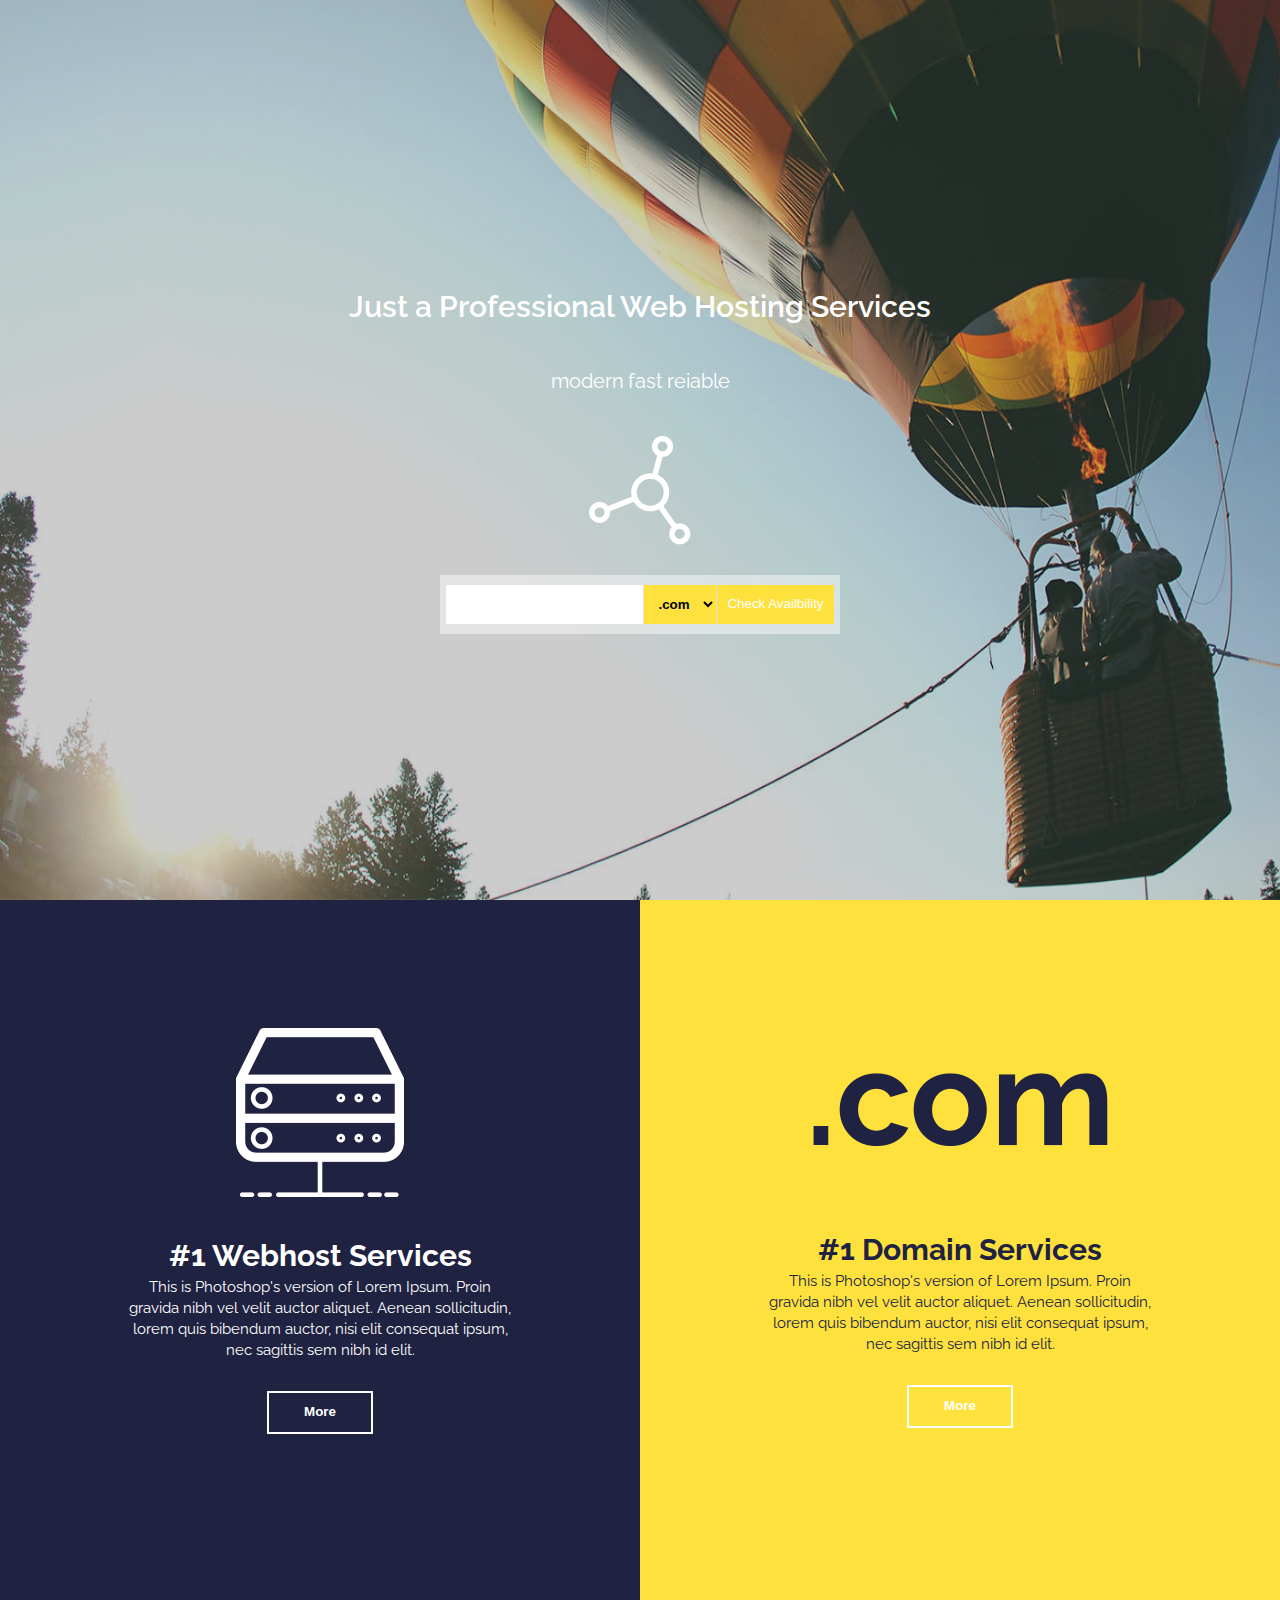
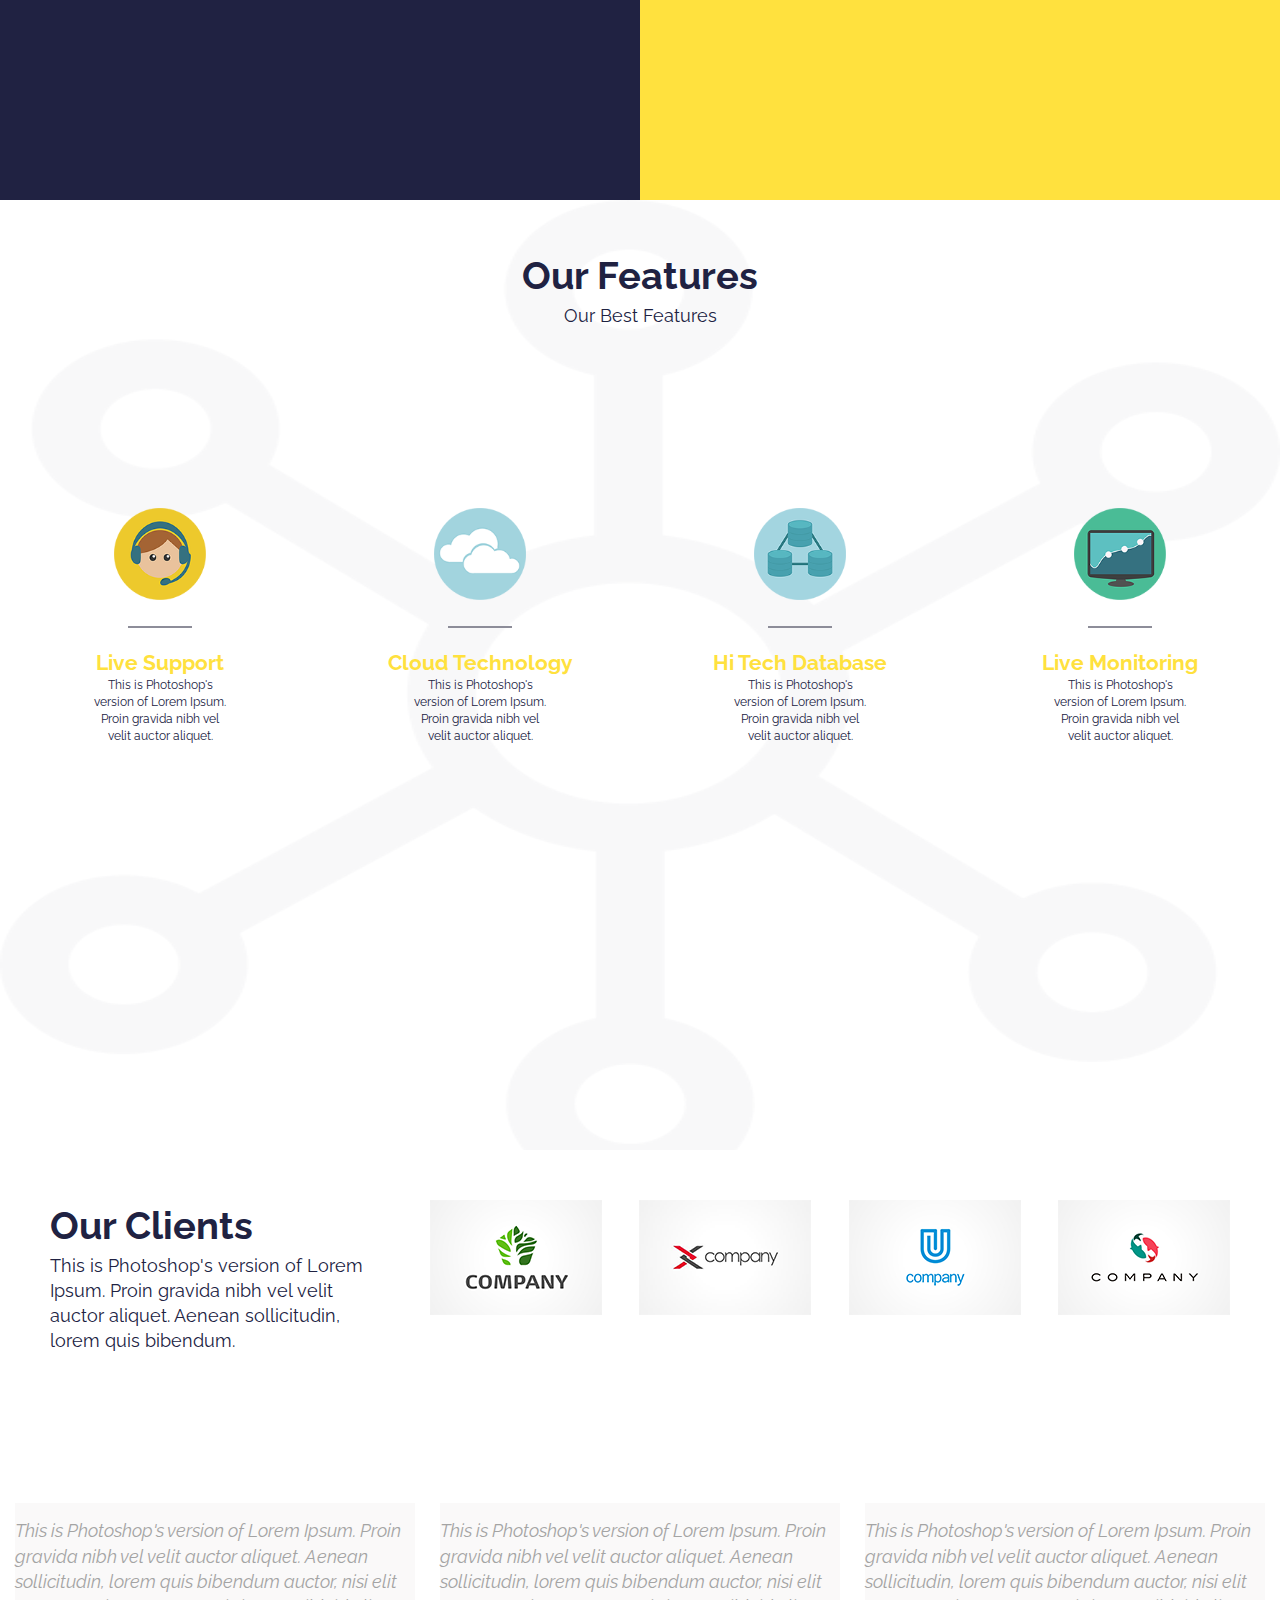
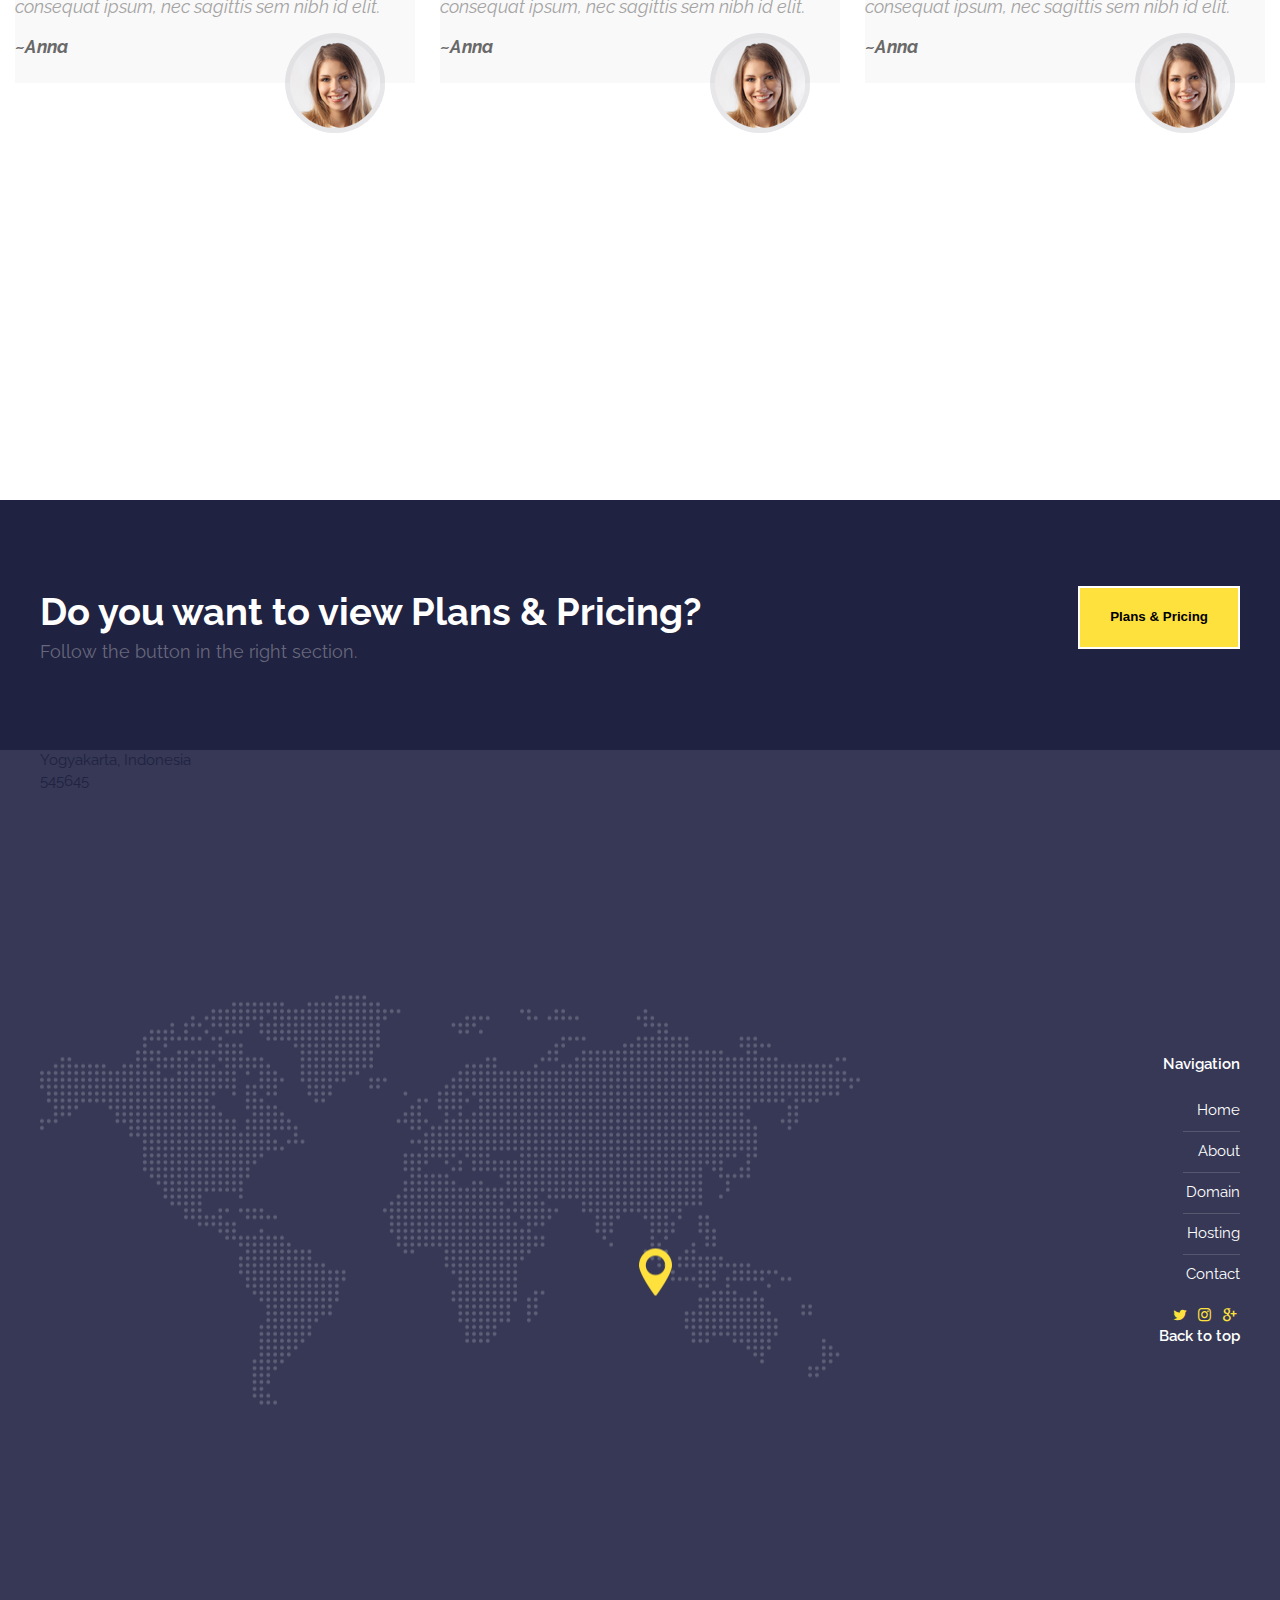
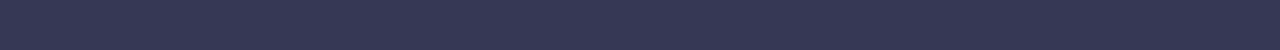
==== index.html @ 7d8a8d62 "Add files via upload" ====
<!DOCTYPE html>
<html lang="en">
<head>
	<meta charset="UTF-8">
	<title>web daily chalaange</title>

	<link rel="stylesheet" href="styles/main.css">
	<link rel="stylesheet" href="styles/responsive.css">
	<link rel="stylesheet" href="fontello/css/fontello.css">
	<link href="https://fonts.googleapis.com/css?family=Raleway:400,600,700,800,900" rel="stylesheet">
	<meta name="viewport" content="width=device-width,initial-scale=1.0">

	
</head>
<body>
	<header class="header">
		<nav class="navigation">
			<div class="nav-row">
				<div>
					<img src="img/logo.png" alt="">
				</div>
				
				<ul>
					<li><a href="">HOME</a></li>
					<li><a href="">ABOUT</a></li>
					<li><a href="">PRICING</a></li>
					<li><a href="">DOMAIN</a></li>
					<li><a href="">HOSTING</a></li>
				</ul>
				<div class="contact">
					<p>Do you need help? Just email or call us</p>
					<input type="button" value="LIVE CHAT">
					<div></div>
					<p>666-666</p>
				</div>
			</div>
		</nav>
		<div class="page-register">
			<div>
				<h1 class="h1">Just a Professional Web Hosting Services</h1>
				<div>
					<p>modern</p>
					<p>fast</p>
					<p>reiable</p>
				</div>
				<img src="img/domain-shape.png" alt="">
				<form action="" class="check-form">
					<div>
						<input type="text">
						<select name="" id="">
							<option value="">.com</option>
							<option value="">.pl</option>
							<option value="">.net</option>
							<option value="">.org</option>
							<option value="">.dot</option>
						</select>
						<input type="button" value="Check Availbility" class="check-bttn">
					</div>
				</form>
			</div>
		</div>
	</header>
	<section class="services">
		<div class="webhost-services">
			<img src="img/server.png" alt="">
			<h3>#1 Webhost Services</h3>
			<p>
				This is Photoshop's version  of Lorem Ipsum. Proin gravida nibh vel velit auctor aliquet. Aenean sollicitudin, lorem quis bibendum auctor, nisi elit consequat ipsum, nec sagittis sem nibh id elit. 
			</p>
			<p class="services-hidden-p">
				This is Photoshop's version  of Lorem Ipsum. Proin gravida nibh vel velit auctor aliquet. Aenean sollicitudin, lorem quis bibendum auctor, nisi elit consequat ipsum, nec sagittis sem nibh id elit. 

				Duis sed odio sit amet nibh vulputate cursus a sit amet mauris. Morbi accumsan ipsum velit. Nam nec tellus a odio tincidunt auctor a ornare odio. Sed non  mauris vitae erat consequat auctor eu in elit. Class aptent taciti sociosqu ad litora torquent per conubia nostra, per inceptos himenaeos. Mauris in erat justo. Nullam ac urna eu felis dapibus condimentum sit amet a augue. Sed non neque elit. Sed ut imperdiet nisi. Proin condimentum fermentum nunc. Etiam pharetra, erat sed fermentum feugiat, velit mauris egestas quam, ut aliquam massa nisl quis neque. Suspendisse in orci enim.
			</p>
			<input type="button" value="More" class="more-bttn">
		</div>
		<div class="domain-services">
			<img src="img/com.png" alt="">
			<h3>#1 Domain Services</h3>
			<p>
				This is Photoshop's version  of Lorem Ipsum. Proin gravida nibh vel velit auctor aliquet. Aenean sollicitudin, lorem quis bibendum auctor, nisi elit consequat ipsum, nec sagittis sem nibh id elit. 
			</p>
			<p class="services-hidden-p">
				This is Photoshop's version  of Lorem Ipsum. Proin gravida nibh vel velit auctor aliquet. Aenean sollicitudin, lorem quis bibendum auctor, nisi elit consequat ipsum, nec sagittis sem nibh id elit. 

				Duis sed odio sit amet nibh vulputate cursus a sit amet mauris. Morbi accumsan ipsum velit. Nam nec tellus a odio tincidunt auctor a ornare odio. Sed non  mauris vitae erat consequat auctor eu in elit. Class aptent taciti sociosqu ad litora torquent per conubia nostra, per inceptos himenaeos. Mauris in erat justo. Nullam ac urna eu felis dapibus condimentum sit amet a augue. Sed non neque elit. Sed ut imperdiet nisi. Proin condimentum fermentum nunc. Etiam pharetra, erat sed fermentum feugiat, velit mauris egestas quam, ut aliquam massa nisl quis neque. Suspendisse in orci enim.
			</p>
			<input type="button" value="More" class="more-bttn">
		</div>
	</section>
	<section class="features">
		<h2>Our Features</h2>
		<p>Our Best Features</p>
		<div class="features-row">
			<div class="single-feature">
				<img src="img/feature1.png" alt="">
				<h4 class="h4">Live Support</h4>
				<p>This is Photoshop's version  of Lorem Ipsum. Proin gravida nibh vel velit auctor aliquet.</p>
			</div>
			<div class="single-feature">
				<img src="img/feature2.png" alt="">
				<h4 class="h4">Cloud Technology</h4>
				<p>This is Photoshop's version  of Lorem Ipsum. Proin gravida nibh vel velit auctor aliquet.</p>
			</div>
			<div class="single-feature">
				<img src="img/feature3.png" alt="">
				<h4 class="h4">Hi Tech Database</h4>
				<p>This is Photoshop's version  of Lorem Ipsum. Proin gravida nibh vel velit auctor aliquet.</p>
			</div>
			<div class="single-feature">
				<img src="img/feature4.png" alt="">
				<h4 class="h4">Live Monitoring</h4>
				<p>This is Photoshop's version  of Lorem Ipsum. Proin gravida nibh vel velit auctor aliquet.</p>
			</div>
		</div>
	</section>
	<section class="clients">
		<div class="clients-column">
			<div class="clients-description">
				<h2>Our Clients</h2>
				<p>This is Photoshop's version  of Lorem Ipsum. Proin gravida nibh vel velit auctor aliquet. Aenean sollicitudin, lorem quis bibendum.</p>
			</div>
			<div class="clients-logos">
				<img src="img/company1.png" alt="" class="clients-logos-img">
				<img src="img/company2.png" alt="" class="clients-logos-img">
				<img src="img/company3.png" alt="" class="clients-logos-img">
				<img src="img/company4.png" alt="" class="clients-logos-img">
			</div>
		</div>
		
		<div style="clear: both;"></div>

		<div class="testimonials-row">
			<div class="testimonial">
				<img src="img/anna.png" alt="" class="anna-image">
				<p>
					This is Photoshop's version  of Lorem Ipsum. Proin gravida nibh vel velit auctor aliquet. Aenean sollicitudin, lorem quis bibendum auctor, nisi elit consequat ipsum, nec sagittis sem nibh id elit. 
				</p>
				<p>~Anna</p>
			</div>
			<div class="testimonial">
				<img src="img/anna.png" alt="" class="anna-image">
				<p>
					This is Photoshop's version  of Lorem Ipsum. Proin gravida nibh vel velit auctor aliquet. Aenean sollicitudin, lorem quis bibendum auctor, nisi elit consequat ipsum, nec sagittis sem nibh id elit. 
				</p>
				<p>~Anna</p>
			</div>
			<div class="testimonial">
				<img src="img/anna.png" alt="" class="anna-image">
				<p>
					This is Photoshop's version  of Lorem Ipsum. Proin gravida nibh vel velit auctor aliquet. Aenean sollicitudin, lorem quis bibendum auctor, nisi elit consequat ipsum, nec sagittis sem nibh id elit. 
				</p>
				<p>~Anna</p>
			</div>
		</div>
	</section>
	<section class="plans">
		<div class="width-wrapper">
			<div class="plans-wrapper">
				<h2>Do you want to view Plans & Pricing?</h2>
				<p>Follow the button in the right section.</p>
			</div>
			<input type="button" value="Plans & Pricing" class="plans-bttn">
		</div>
	</section>

	<div style="clear: both;"></div>

	<section class="bottom-nav">
		<div class="width-wrapper">
			<div class="map-wrapper">
				<img src="img/map.png" alt="" class="map">
				<div class="pointer-wrapper">
					<img src="img/pointer.png" alt="" class="pointer">
					<!-- ZAJĄĆ SIĘ POZYCJONIOWANIEM POINTERA I CAŁEJ MAPY -->
					<p class="adress">Yogyakarta, Indonesia</p>
					<p class="adress">545645</p>
				</div>
			</div>
			<nav class="bottom-menu">
				<p>Navigation</p>
				<ul>
					<li><a href="">Home</a></li>
					<li><a href="">About</a></li>
					<li><a href="">Domain</a></li>
					<li><a href="">Hosting</a></li>
					<li><a href="">Contact</a></li>
				</ul>
				<div class="social-bottom">
					<i class="icon-twitter"></i>
					<i class="icon-instagram"></i>
					<i class="icon-gplus"></i>
				</div>
				<p><a href="">Back to top</a></p>
			</nav>
		</div>
	</section>
</body>
</html>
---- styles/main.css ----
/*$main-yellow: #ffe13e;
$dark-yellow: #f4d639;
$dark-blue: #202242;
$white: #ffffff;*/

/*// --------------------------------STYLE RESET---------------------*/
* {
margin: 0;
padding: 0;
border: 0;
line-height: 1.4em;
vertical-align: baseline;
text-decoration: none;
outline: 0;
}

/*// ---------------------MAIN THINGS---------------------------*/
body{
	font-size: 15px;
	color: #202242;
	font-family: 'Raleway', sans-serif;
}

.width-wrapper{
	width: 1200px;
	margin: 0 auto;
}

.h1{
	color: red;
}
/*------------------------------HEADER PAGE-----------------------------*/
.header{
	height: 100vh;
	width: 100%;
	background: 
		linear-gradient(rgba(0, 0, 0, 0.2), rgba(0, 0, 0, 0.2)),
		url(../img/baloon.jpg);
	background-size: 100% 100%;
	position: relative;
	display: flex;
}

/**********MENU**********/
.navigation{
	height: 13vh;
	width: 100vw;
	background-color: #ffffff;
	position: fixed;
	z-index: 1000000;
	display: none;
}

.nav-row{
	width: 85%;
	height: 100%;
	margin: 0 auto;

	display: flex;
	align-items: center;
	justify-content: space-between;
}

.navigation ul li{
	display: inline-block;
	margin-right: 15px;
}

.navigation ul li a{
	color: #202242;
	font-size: 1.1em;
}

.navigation ul li:hover a{
	color: #f4d639;
}

.contact{
	font-weight: 600;
}

.contact p:first-of-type{
	font-size: 0.8em;
}

.contact input{
	background-color: #ffe13e;
	display: inline-block;
	width: 75px;
	height: 30px;
	font-size: 0.7em;
	font-weight: 700;
	margin-right: 15px;
}

.contact div{
	display: inline-block;
	width: 1px;
	height: 15px;
	background-color: black;
}

.contact p:nth-of-type(2){
	display: inline-block;
}

/********REST OF HEADER PAGE*******/
.page-register{
	width: 85%;
	margin: 0 auto;
	display: flex;
	justify-content: center;
	align-items: center;
}

.page-register > div{
	display: flex;
	justify-content: center;
	align-items: center;
	flex-direction: column;
}

.page-register h1, .page-register p, .page-register img{
	margin: 20px 0;
}

.page-register h1, .page-register p{
	color: #ffffff;
}

.page-register p{
	display: inline-block;
	font-size: 1.3em;
}

.page-register p:first-of-type:after, 
.page-register p:nth-of-type(2):after{
	content: "";
	background-color: white;
	display: inline;
	width: 10px;
	height: 2px;
}

.page-register h1{
	font-weight: 600;
}

.page-register img{
	margin-bottom: 30px;
}

.page-register form{
	display: block;
}


/*------form checking--------*/
.check-form{
	background-color: rgba(250, 250, 250, 0.5);
	width: 400px;
}

.check-form select, 
.check-bttn,
.check-form input[type="text"]{
	padding: 10px;
	margin: 10px 0.5px;
}

.check-form select, 
.check-form input[type="button"]{
	background-color: #ffe13e;
}

.check-bttn:hover,
.check-form select:hover{
	cursor: pointer;
}

.check-form div{
	display: flex;
	justify-content: center;
}

.check-form select{
	font-weight: 700;
}

.check-bttn{
	color: #ffffff;
}


/*------------------------SERVICES--------------------------*/
.services{
	height: 100vh;
	display: flex;
}

.services p{
	width: 60%;
}

h3{
	font-size: 2em;
}

.webhost-services, .domain-services{
	text-align: center;
	display: flex;
	flex-direction: column;
	align-items: center;
}

.webhost-services{
	color: #ffffff;
	background-color: #202242;
}

.webhost-services img{
	margin-top: 20%;
}

.webhost-services h3{
	margin-top: 6%;
}

.domain-services{
	background-color: #ffe13e;
}

.domain-services img{
	margin-top: 27%;
}

.domain-services h3{
	margin-top: 13%;
}
.services-hidden-p{
	display: none;
}

.more-bttn{
	margin-top: 30px;
	padding: 10px 35px;
	background:transparent;
	border: 2px solid #ffffff;
	color: #ffffff;
	font-weight: 700;
}

.more-bttn:hover{
	cursor: pointer;
}


/*---------------------------FEATURES-------------------*/
.features{
	height: 100vh;
	background-image: url(../img/feature-bg.png);
	background-size: 100% 100%;
	background-repeat: no-repeat;
	text-align: center;
	padding-top: 50px;
}

.features img{
	width: 92px;
}

h2{
	font-size: 2.5em;
}

h2 ~ p{
	font-size: 1.2em;
}

.features-row{
	display: flex;
	justify-content: space-around;
	width: 100%;
	margin-top: 20vh;
}

.single-feature{
	width: 20%;
	text-align: center;
}

.h4{
	color: #ffe13e;
	font-size: 1.4em;
}

.h4 ~ p{
	font-size: 0.8em;
	width: 140px;
	margin: 0 auto;
}

.h4:before{
	content: "";
	display: block;
	width: 25%;
	height: 2px;
	background-color: #8d8d99;
	margin: 20px auto;
}

/*-----------------OUR CLIENTS--------------*/
.clients{
	height: 100vh;
	width: 100%;
	padding-top: 50px;
}

.clients-description{
	float: left;
	width: 330px;
	margin-left: 50px;
}

.clients-logos{
	float: right;
	width: 800px;
	margin-right: 50px;

	display: flex;
	justify-content: space-between;
}

.testimonials-row{
	display: flex;
	justify-content: space-between;
	max-width: 1250px;
	margin: 150px auto;
}

.testimonial{
	background-color: #faf9f9;
	width: 400px;
	height: 150px;
	position: relative;
	color: #a4a4a4;
	font-size: 1.2em;
	font-style: italic;
	padding: 15px 0;
}

.testimonial p:nth-of-type(2){
	color: #696969;
	font-weight: 700;
	padding-top: 15px;
}

.anna-image{
	z-index: 1000;
	position: absolute;
	top: 130px;
	left: 270px;
}

/*--------------------BOTTOM-----------------------*/
.plans{
	background-color: #202242;
	color: #ffffff;
	height: 250px;
	vertical-align: center;
	display: flex;
	align-items: center;
}

.plans > div > div{
	float: left;
}

.plans p{
	color: #67687b;
}

.plans-bttn{
	border: 2.5px solid #ffffff;
	background-color: #ffe13e;
	padding: 20px 30px;
	font-weight: 600;
	float: right;
}

/*.plans > input{
	float: right;
}*/

.bottom-nav{
	background-color: #363855;
	height: 100vh;
	position: relative;
}

.map-wrapper{
	float: left;
	height: 100%;
}

.map{
	text-align: center;
	top: 50%;
  	transform: translateY(-50%);
}

.pointer{
	display: block;
	top: 58%;
	transform: translateY(-50%);
	margin-left: 530px;
}

.map, .pointer{
	position: absolute;
}

.bottom-menu{
	height: 100vh;
	text-align: right;

	display: flex;
	flex-direction: column;
	justify-content: center;
}

.bottom-nav nav{
	float: right;
	color: white;
}

.bottom-nav nav ul{
	list-style: none;
}

.bottom-nav nav p{
	font-weight: 600;
}

.bottom-menu p:first-of-type{
	margin-bottom: 25px;
}

.bottom-menu li{
	margin-bottom: 20px;
}

.bottom-menu li:not(:nth-of-type(5)):after{
	content: "";
	display: block;
	background-color: #565870;
	float: right;
	margin-top: 10px;
	width: 70%;
	height: 1px;
}

.bottom-menu a{
	color: #ffffff;
}

[class*="icon-"]{
	color: #ffe13e;
}
---- styles/responsive.css ----
@media (max-width: 620px){
	.services{
		flex-direction: column;
		height: auto;
	}

	.webhost-services, .domain-services{
		height: auto;
	}

	.more-bttn{
		margin-bottom: 25px;
	}
}

@media (max-width: 720px){
	.page-register .h1{
		text-align: center;
	}

	/*.clients .clients-logos .clients-logos-img{
		
	}*/
}

/*-----------------------------------------------------*/

@media (max-width: 1247px){
	.clients{
		height: auto;
	}

	.clients-column{

		display: flex;
		flex-direction: column;
		justify-content: space-between;
		align-items: center;

		text-align: center;
	}

	.clients-description{
		margin-left: 0;
		margin-bottom: 20px;
	}

	.clients-logos{
		width: 70%;
		margin: 0 auto;
		display: flex;
		flex-direction: row;
		flex-wrap: wrap;
		align-items: center;
		justify-content: center;
	}

	.clients-logos-img{
		width: 315px;
		margin-bottom: 5px;
	}

	.clients-logos-img:nth-of-type(2),
	.clients-logos-img:nth-of-type(4){
		margin-left: 5px;
	}
}

/*----------------------------------------------------------------*/

@media (max-width: 924px){
	.clients-logos-img:nth-of-type(2),
	.clients-logos-img:nth-of-type(4){
		margin-left: 0;
	}
}

/*----------------------------------------------------------------*/

@media (max-width: 1217px){
	.testimonials-row{
		flex-direction: column;
	}

	.testimonial{
		margin: 0 auto;
		margin-bottom: 65px;
	}
}

/*---------------------------------------------------------*/
@media (max-width: 1200px){
	.width-wrapper{
		width: 900px;
	}
}





/******************************** PHONES *************************/
---- fontello/css/fontello.css ----
@font-face {
  font-family: 'fontello';
  src: url('../font/fontello.eot?77558535');
  src: url('../font/fontello.eot?77558535#iefix') format('embedded-opentype'),
       url('../font/fontello.woff2?77558535') format('woff2'),
       url('../font/fontello.woff?77558535') format('woff'),
       url('../font/fontello.ttf?77558535') format('truetype'),
       url('../font/fontello.svg?77558535#fontello') format('svg');
  font-weight: normal;
  font-style: normal;
}
/* Chrome hack: SVG is rendered more smooth in Windozze. 100% magic, uncomment if you need it. */
/* Note, that will break hinting! In other OS-es font will be not as sharp as it could be */
/*
@media screen and (-webkit-min-device-pixel-ratio:0) {
  @font-face {
    font-family: 'fontello';
    src: url('../font/fontello.svg?77558535#fontello') format('svg');
  }
}
*/
 
 [class^="icon-"]:before, [class*=" icon-"]:before {
  font-family: "fontello";
  font-style: normal;
  font-weight: normal;
  speak: none;
 
  display: inline-block;
  text-decoration: inherit;
  width: 1em;
  margin-right: .2em;
  text-align: center;
  /* opacity: .8; */
 
  /* For safety - reset parent styles, that can break glyph codes*/
  font-variant: normal;
  text-transform: none;
 
  /* fix buttons height, for twitter bootstrap */
  line-height: 1em;
 
  /* Animation center compensation - margins should be symmetric */
  /* remove if not needed */
  margin-left: .2em;
 
  /* you can be more comfortable with increased icons size */
  /* font-size: 120%; */
 
  /* Font smoothing. That was taken from TWBS */
  -webkit-font-smoothing: antialiased;
  -moz-osx-font-smoothing: grayscale;
 
  /* Uncomment for 3D effect */
  /* text-shadow: 1px 1px 1px rgba(127, 127, 127, 0.3); */
}
 
.icon-twitter:before { content: '\f099'; } /* '' */
.icon-instagram:before { content: '\f16d'; } /* '' */
.icon-gplus:before { content: '\f30f'; } /* '' */
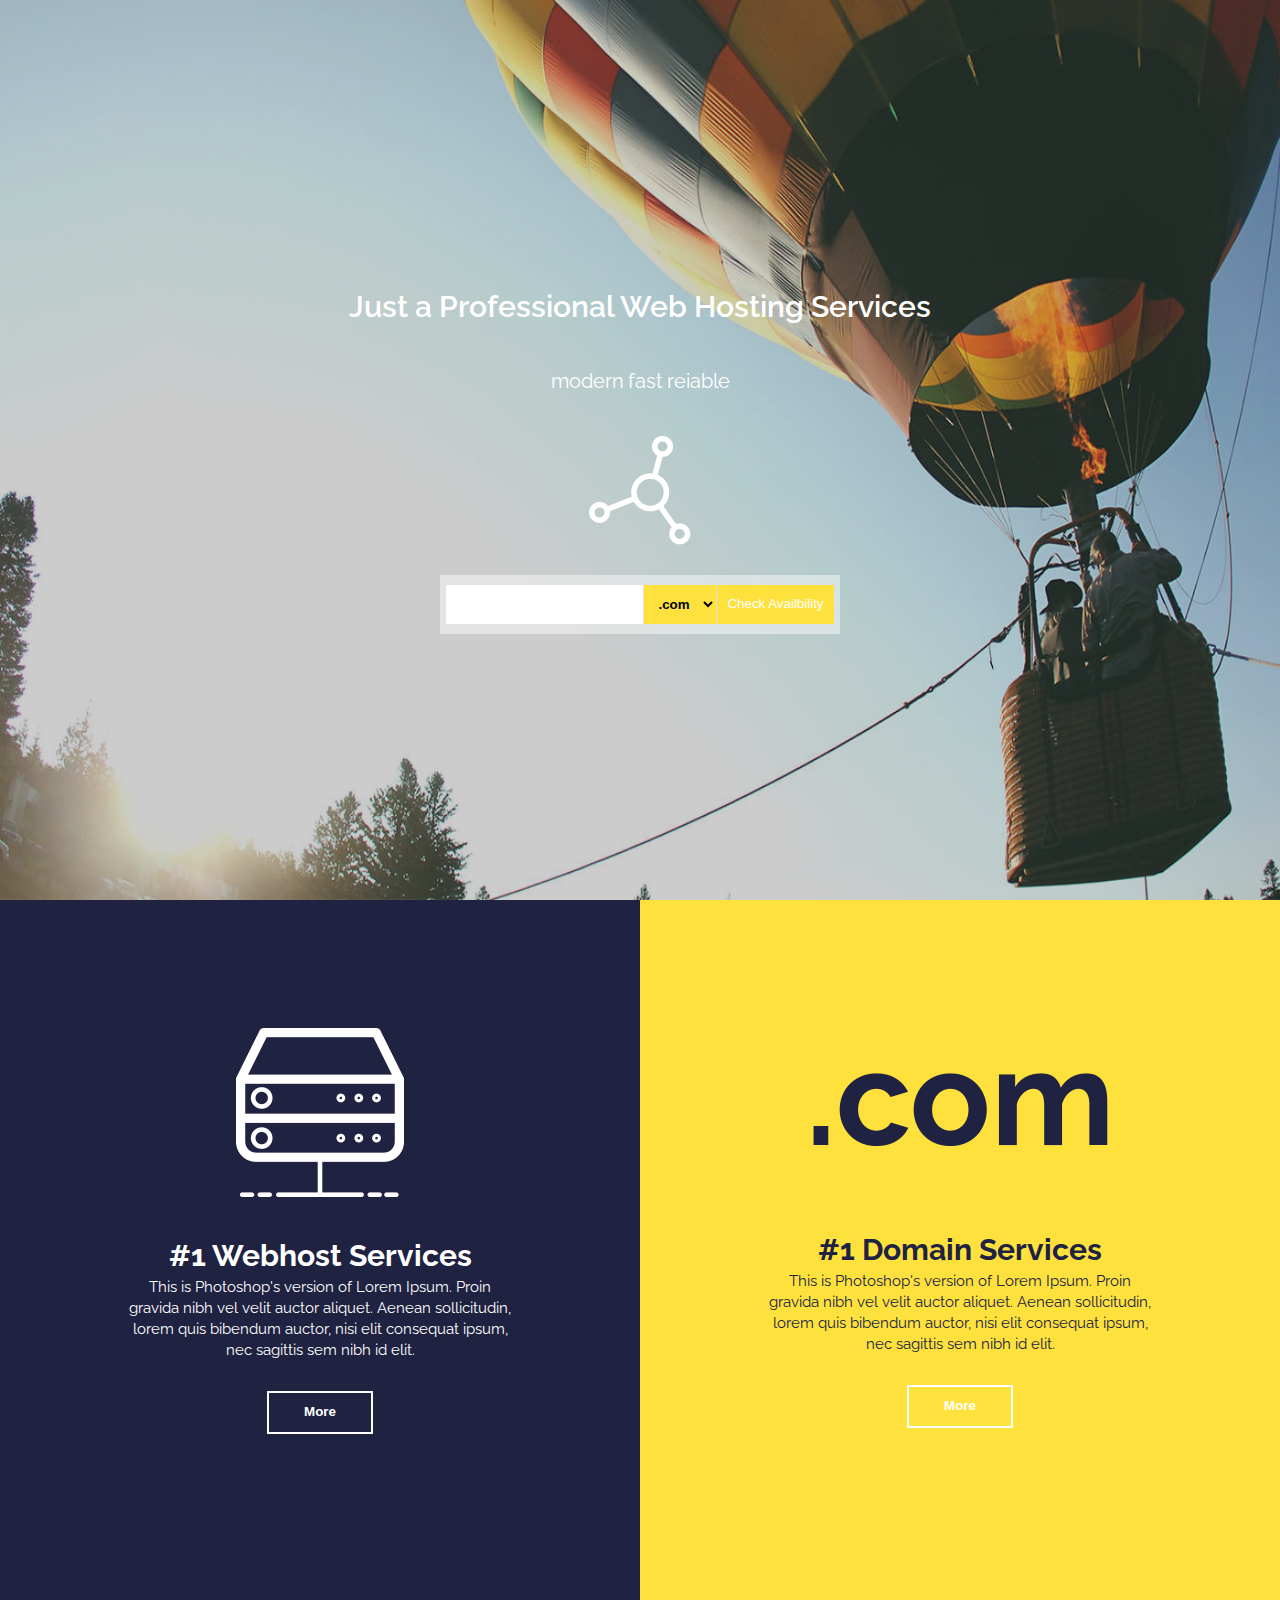
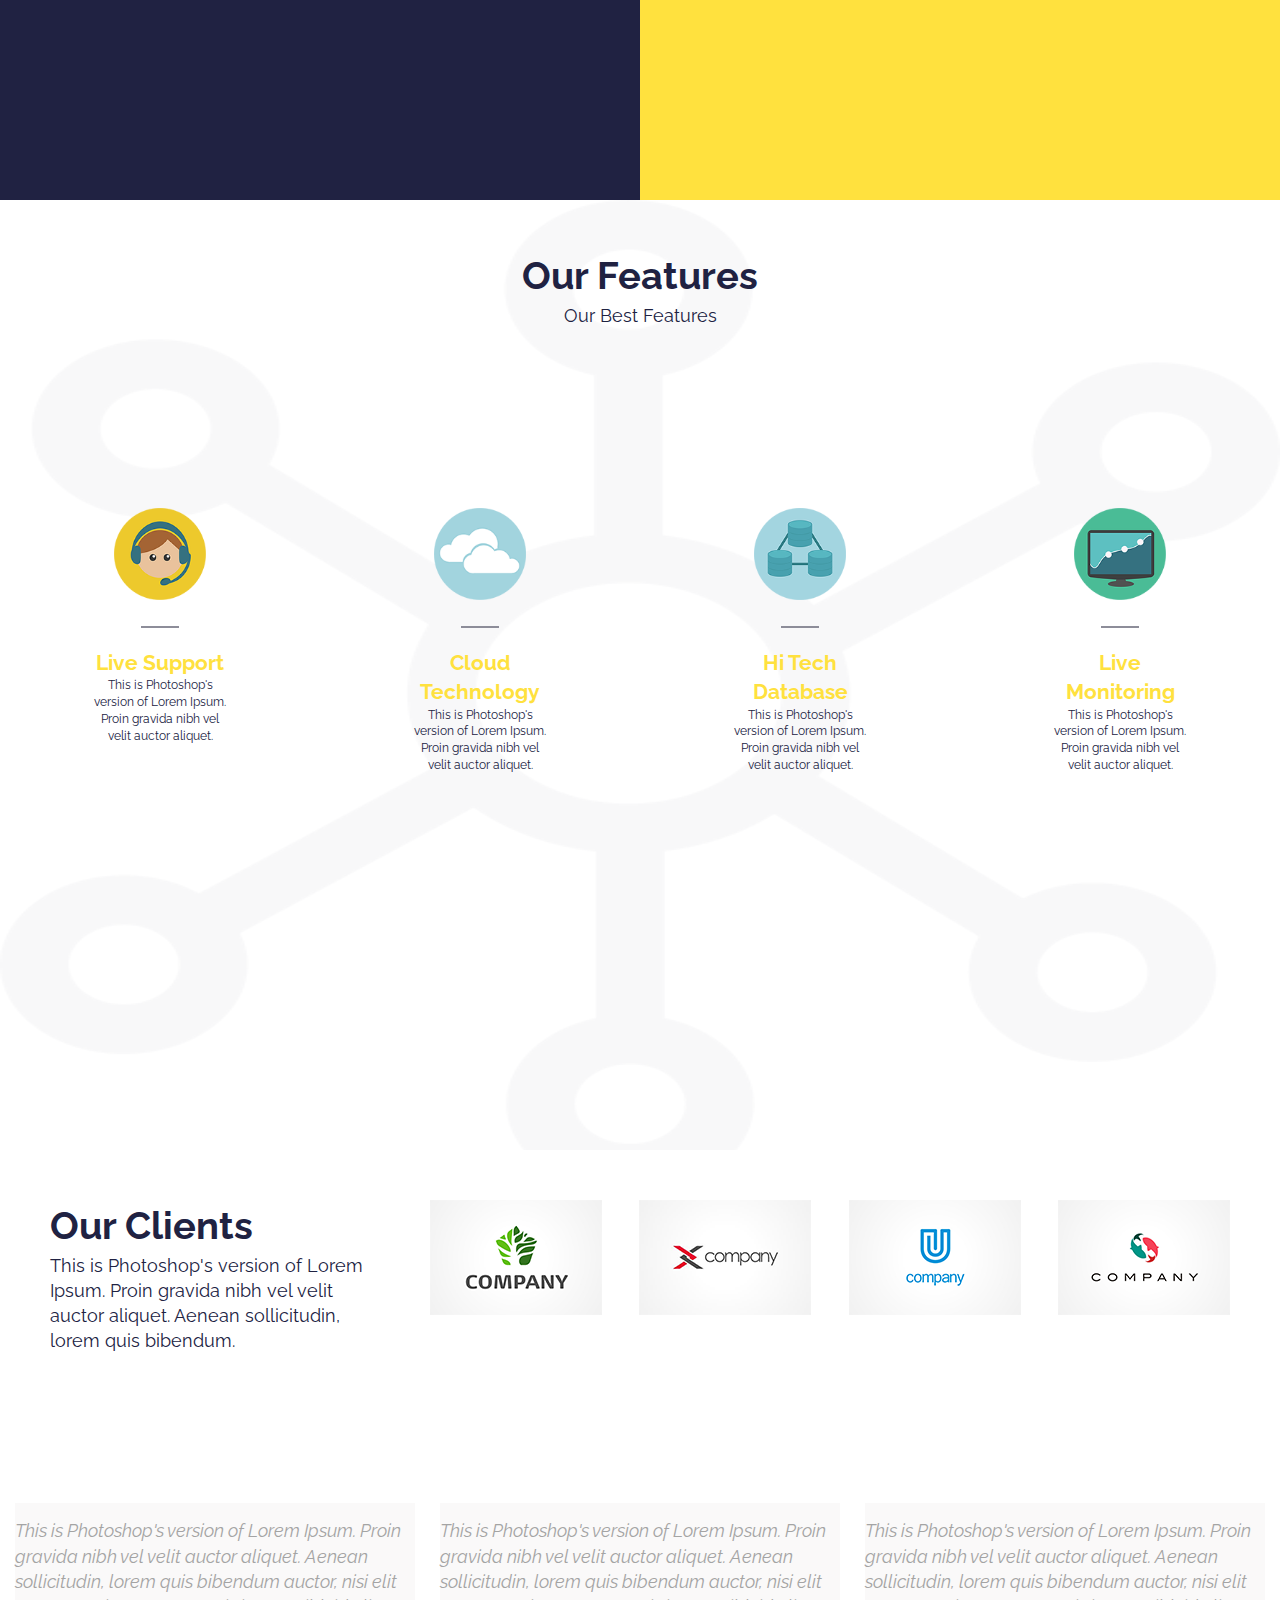
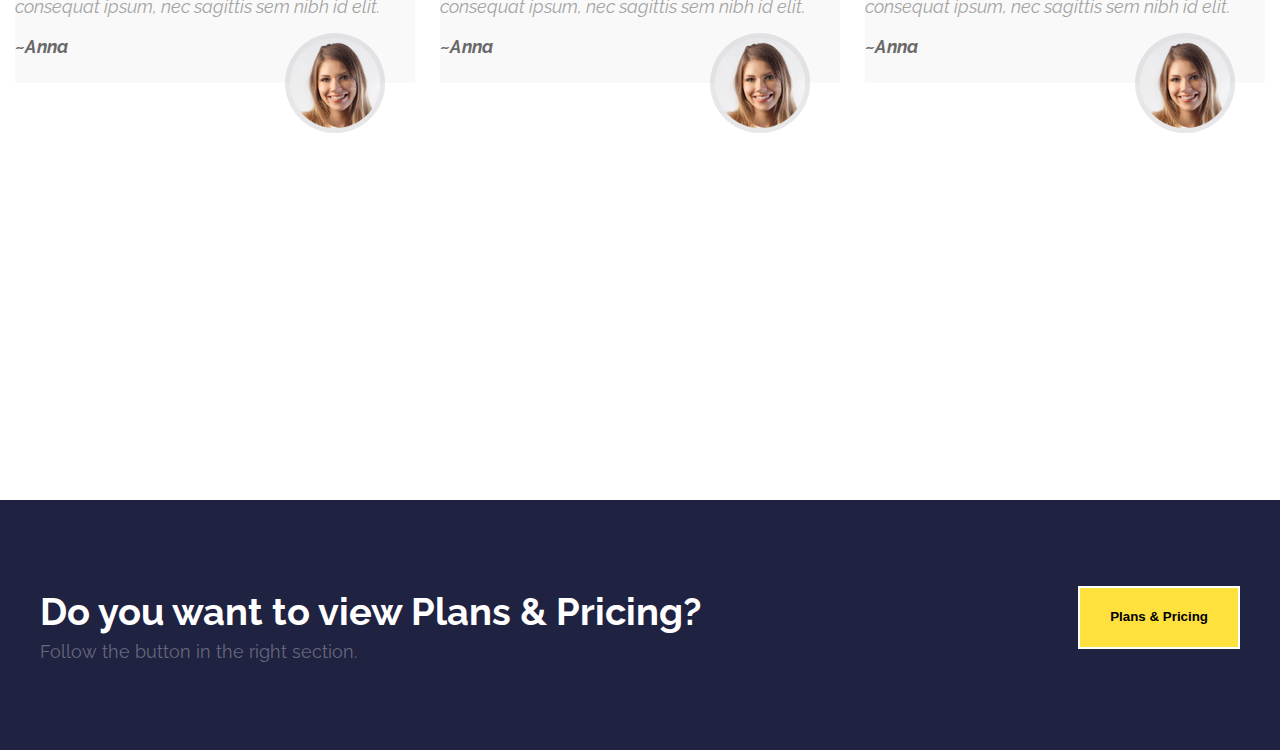
==== commit fdce843a: "Add files via upload" ====
--- a/index.html
+++ b/index.html
@@ -166,34 +166,6 @@
 
 	<div style="clear: both;"></div>
 
-	<section class="bottom-nav">
-		<div class="width-wrapper">
-			<div class="map-wrapper">
-				<img src="img/map.png" alt="" class="map">
-				<div class="pointer-wrapper">
-					<img src="img/pointer.png" alt="" class="pointer">
-					<!-- ZAJĄĆ SIĘ POZYCJONIOWANIEM POINTERA I CAŁEJ MAPY -->
-					<p class="adress">Yogyakarta, Indonesia</p>
-					<p class="adress">545645</p>
-				</div>
-			</div>
-			<nav class="bottom-menu">
-				<p>Navigation</p>
-				<ul>
-					<li><a href="">Home</a></li>
-					<li><a href="">About</a></li>
-					<li><a href="">Domain</a></li>
-					<li><a href="">Hosting</a></li>
-					<li><a href="">Contact</a></li>
-				</ul>
-				<div class="social-bottom">
-					<i class="icon-twitter"></i>
-					<i class="icon-instagram"></i>
-					<i class="icon-gplus"></i>
-				</div>
-				<p><a href="">Back to top</a></p>
-			</nav>
-		</div>
-	</section>
+	
 </body>
 </html>	--- a/styles/main.css
+++ b/styles/main.css
@@ -280,12 +280,13 @@
 .features-row{
 	display: flex;
 	justify-content: space-around;
+	flex-wrap: wrap;
 	width: 100%;
 	margin-top: 20vh;
 }
 
 .single-feature{
-	width: 20%;
+	width: 150px;
 	text-align: center;
 }
 
@@ -466,6 +467,4 @@
 
 [class*="icon-"]{
 	color: #ffe13e;
-}
-
-
+}--- a/styles/responsive.css
+++ b/styles/responsive.css
@@ -18,6 +18,15 @@
 @media (max-width: 720px){
 	.page-register .h1{
 		text-align: center;
+	}
+
+	.plans{
+		padding-left: 15px;
+	}
+
+	.plans-bttn{
+		float: left;
+		
 	}
 
 	/*.clients .clients-logos .clients-logos-img{
@@ -101,5 +110,3 @@
 
 
 
-/******************************** PHONES *************************/
-
